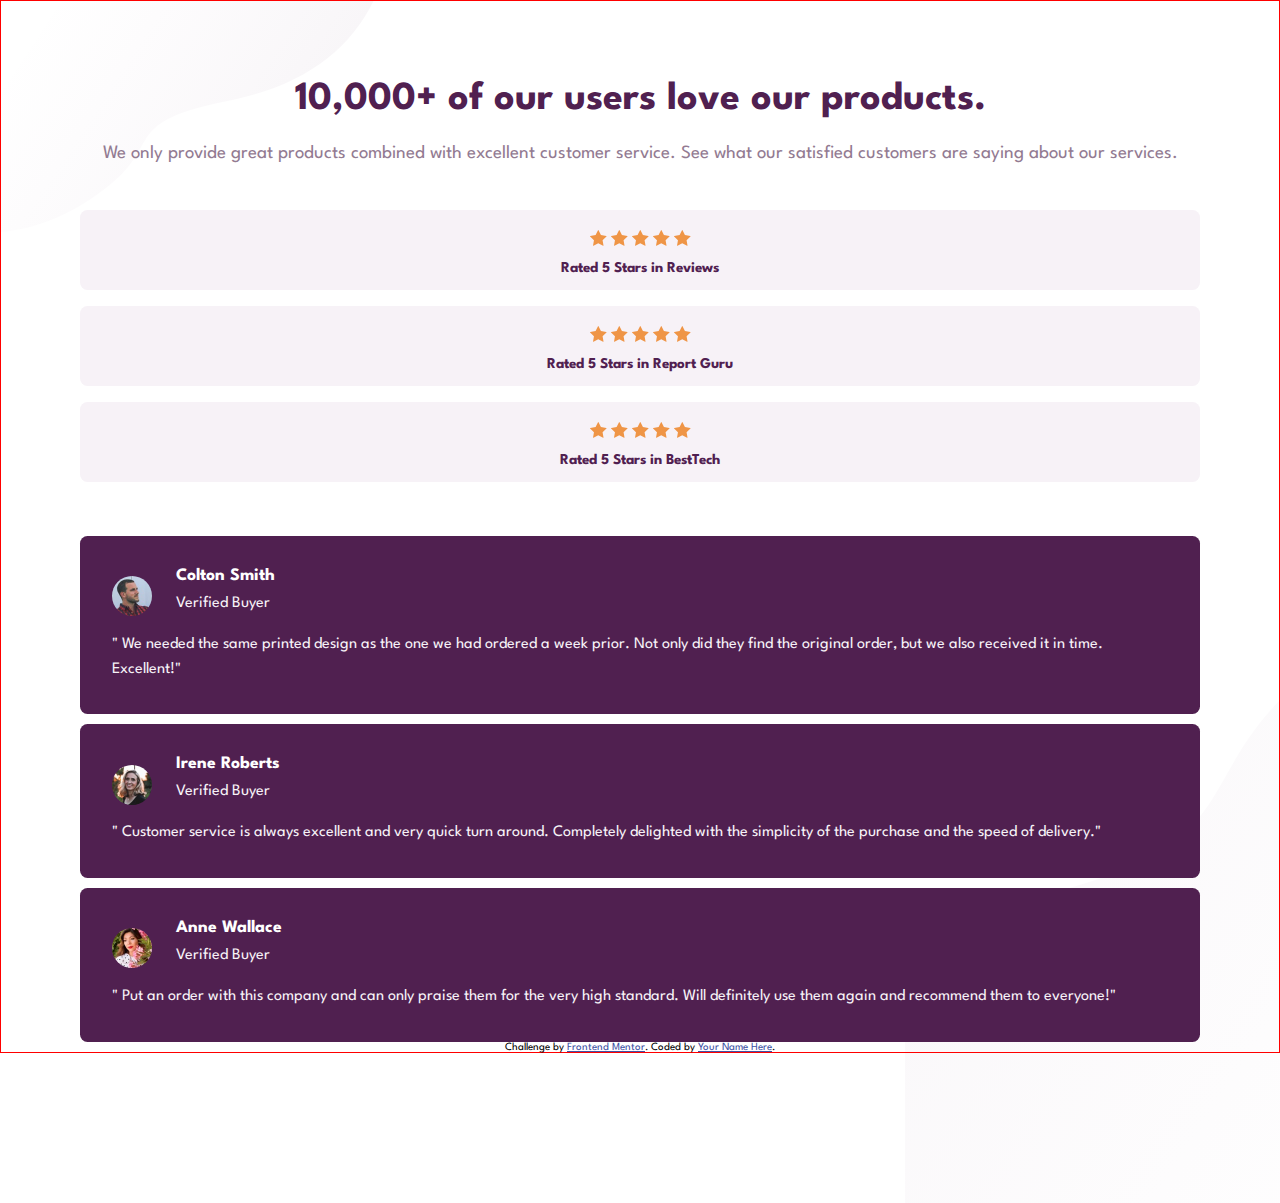
==== index.html @ 04464ebe "folder rearrangement" ====
<!DOCTYPE html>
<html lang="en">

<head>
   <meta charset="UTF-8" />
   <meta name="viewport" content="width=device-width, initial-scale=1.0" />
   <!-- displays site properly based on user's device -->
   <link rel="icon" type="image/png" sizes="32x32" href="./images/favicon-32x32.png" />
   <title>Frontend Mentor | Social proof section</title>
   <!-- Feel free to remove these styles or customise in your own stylesheet 👍 -->
   <link rel="stylesheet" type="text/css" href="./styles.css">
</head>

<body>
   <main class="main-container">
      <section class="top-container">
         <h1>10,000+ of our users love our products.</h1>
         <p>
            We only provide great products combined with excellent customer service.
            See what our satisfied customers are saying about our services.
         </p>
      </section>

      <section class="ratings-container">
         <div class="rating">
            <div class="rating-stars">
               <img src="./images/icon-star.svg" alt="star icon">
               <img src="./images/icon-star.svg" alt="star icon">
               <img src="./images/icon-star.svg" alt="star icon">
               <img src="./images/icon-star.svg" alt="star icon">
               <img src="./images/icon-star.svg" alt="star icon">
            </div>
            <p>Rated 5 Stars in Reviews</p>
         </div>
         <div class="rating">
            <div class="rating-stars">
               <img src="./images/icon-star.svg" alt="star icon">
               <img src="./images/icon-star.svg" alt="star icon">
               <img src="./images/icon-star.svg" alt="star icon">
               <img src="./images/icon-star.svg" alt="star icon">
               <img src="./images/icon-star.svg" alt="star icon">
            </div>
            <p>Rated 5 Stars in Report Guru</p>
         </div>
         <div class="rating">
            <div class="rating-stars">
               <img src="./images/icon-star.svg" alt="star icon">
               <img src="./images/icon-star.svg" alt="star icon">
               <img src="./images/icon-star.svg" alt="star icon">
               <img src="./images/icon-star.svg" alt="star icon">
               <img src="./images/icon-star.svg" alt="star icon">
            </div>
            <p>Rated 5 Stars in BestTech</p>
         </div>
      </section>

      <section class="testimonials-container">
         <div class="testimonials">
            <div>
               <div class="critic-info">
                  <img src="./images/image-colton.jpg" alt="Colton's image">
                  <div>
                     <h2>Colton Smith</h2>
                     <p>Verified Buyer</p>
                  </div>
               </div>
               <p>
                  " We needed the same printed design as the one we had ordered a week prior.
                  Not only did they find the original order, but we also received it in time.
                  Excellent!"
               </p>
            </div>
         </div>

         <div class="testimonials">
            <div>
               <div class="critic-info">
                  <img src="./images/image-irene.jpg" alt="Irene's image">
                  <div>
                     <h2>Irene Roberts</h2>
                     <p>Verified Buyer</p>
                  </div>
               </div>
               <p>
                  " Customer service is always excellent and very quick turn around. Completely
                  delighted with the simplicity of the purchase and the speed of delivery."
               </p>
            </div>
         </div>

         <div class="testimonials">
            <div>
               <div class="critic-info">
                  <img src="./images/image-anne.jpg" alt="Anne's image">
                  <div>
                     <h2>Anne Wallace</h2>
                     <p>Verified Buyer</p>
                  </div>
               </div>
               <p>
                  " Put an order with this company and can only praise them for the very high
                  standard. Will definitely use them again and recommend them to everyone!"
               </p>
            </div>
         </div>
      </section>
   </main>
   <footer class="attribution">
      Challenge by
      <a href="https://www.frontendmentor.io?ref=challenge" target="_blank">Frontend Mentor</a>. Coded by <a
         href="#">Your
         Name Here</a>.
   </footer>
</body>

</html>
---- styles.css ----
@import url('https://fonts.googleapis.com/css2?family=League+Spartan:wght@400;500;700&display=swap');

* {
  margin: 0;
  padding: 0;
  box-sizing: border-box;
  font-family: 'League Spartan', sans-serif;
  
}

:root{
  --very_dark_magenta: hsl(300, 43%, 22%);
  --soft_pink: hsl(333, 80%, 67%);
  --dark_grayish_magenta: hsl(303, 10%, 53%);

  /* (paragraphs) */
  --light_grayish_magenta: hsl(300, 24%, 96%);

  /* (background, headings, buttons) */
  --white: hsl(0, 0%, 100%);
}

body {
   height: 100%;
   background-image: url("./images/bg-pattern-top-mobile.svg"), url("./images/bg-pattern-bottom-mobile.svg");
   background-position: left top, right bottom;
   background-repeat: no-repeat;
   border: 1px solid red;
   margin-bottom: 150px;
   font-size: 15px;
}

.main-container {
   width: 87.5vw;
   margin: 0 auto;
   display: flex;
   flex-direction: column;
   align-items: center;
   text-align: center;
}

.top-container h1{
   color: var(--very_dark_magenta);
   margin-top: 3.5rem;
   padding: 1.5rem;
   font-weight: 700;
   font-size: 2.5rem;
}

.top-container p {
   color: var(--dark_grayish_magenta);
   line-height: 1.5rem;
   font-size: 1.175rem;
}

.ratings-container{
   width: 100%;
   margin: 1.75rem 0;
}

.rating {
   height: 5rem;
   width: 100%;
   margin: 1rem 0;
   background-color: var(--light_grayish_magenta);
   border-radius: 7.5px;
   display: flex;
   flex-direction: column;
   justify-content: center;
}

.rating p {
   margin: 0.25rem;
   color: var(--very_dark_magenta);
   font-weight: 700;
}

.rating-stars {
   margin: 0.5rem;
}

.testimonials-container {
   display: flex;
   flex-direction: column;
   text-align: left;
}

.testimonials {
   background-color: var(--very_dark_magenta);
   margin-top: 10px;
   border-radius: 7.5px;
}

.critic-info {
   display: flex;
   flex-direction: row;
   align-items: center;
}

.critic-info h2 {
   color: var(--white);
   font-size: 1.1rem;
}

.testimonials img {
   height: 40px;
   border-radius: 50%;
   margin-right: 1.5rem;
}

.testimonials > div {
   margin: 2rem;
}

.testimonials > div p {
   margin: 0.5rem 0;
   color: var(--light_grayish_magenta);
   font-size: 1rem;
   line-height: 1.55rem;
}

.attribution {
  font-size: 11px;
  text-align: center;
}

.attribution a {
  color: hsl(228, 45%, 44%);
}
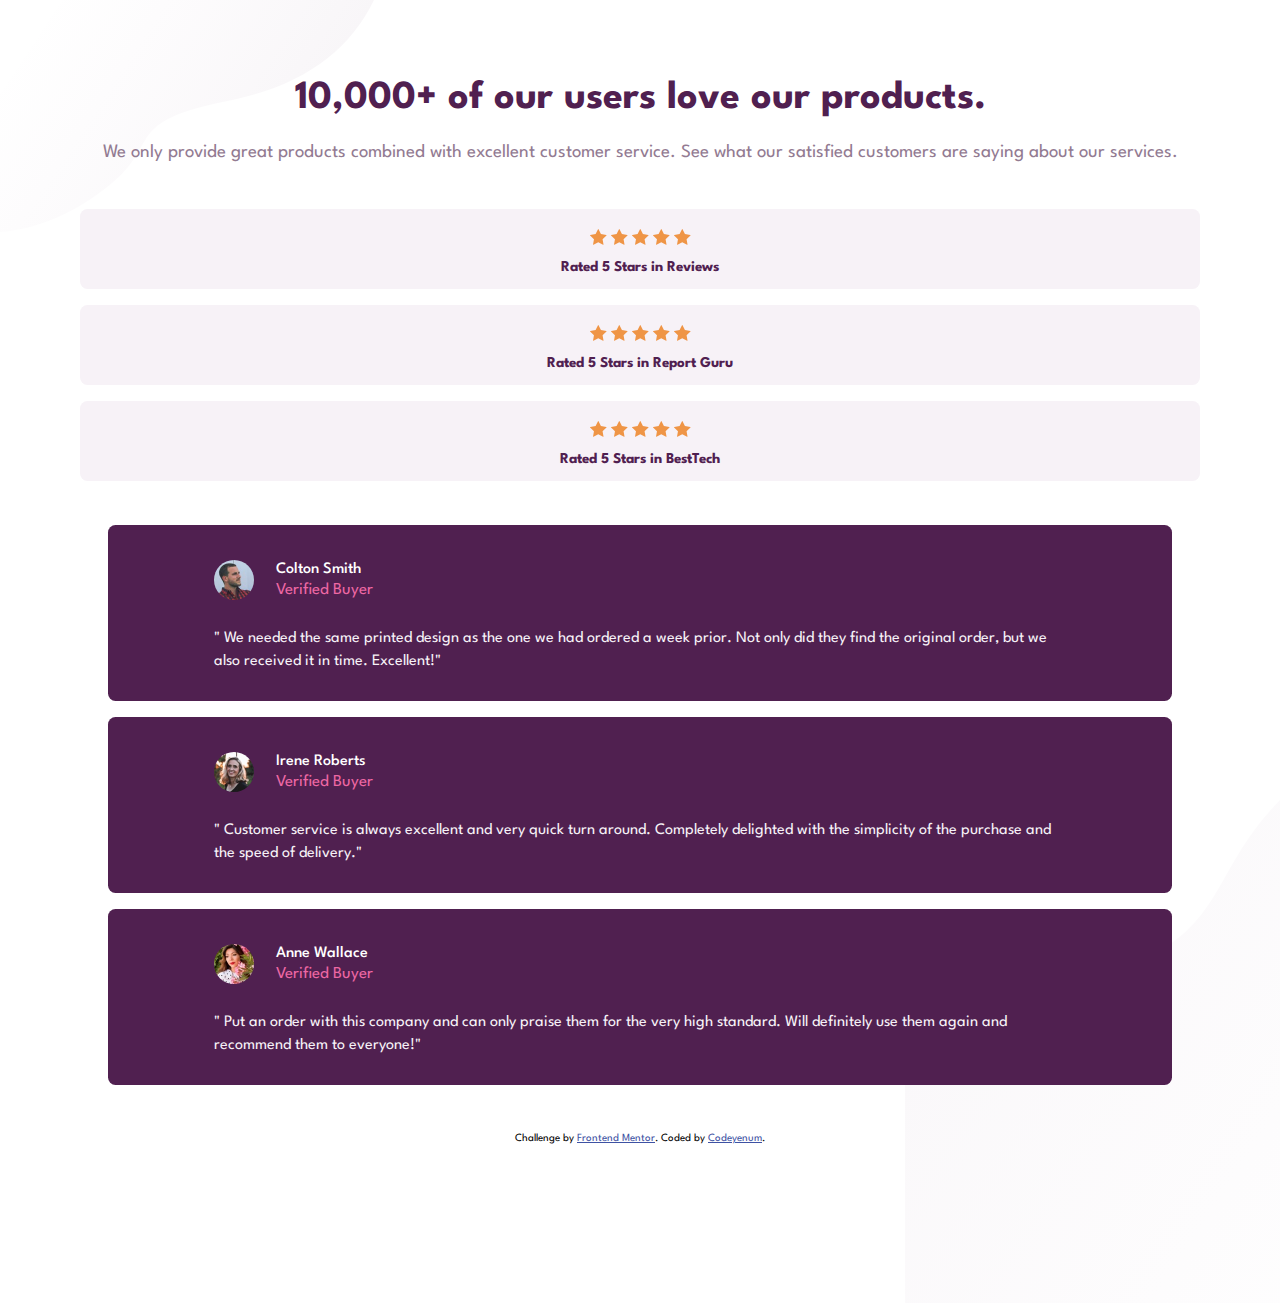
==== commit 086c5c76: "updated mobile layout" ====
--- a/index.html
+++ b/index.html
@@ -54,17 +54,17 @@
          </div>
       </section>
 
-      <section class="testimonials-container">
-         <div class="testimonials">
-            <div>
-               <div class="critic-info">
+      <section class="feedback-section">
+         <div class="review-cards">
+            <div class="card">
+               <div class="critic-card">
                   <img src="./images/image-colton.jpg" alt="Colton's image">
-                  <div>
+                  <div class="critic-name">
                      <h2>Colton Smith</h2>
                      <p>Verified Buyer</p>
                   </div>
                </div>
-               <p>
+               <p class="testimonial">
                   " We needed the same printed design as the one we had ordered a week prior.
                   Not only did they find the original order, but we also received it in time.
                   Excellent!"
@@ -72,32 +72,32 @@
             </div>
          </div>
 
-         <div class="testimonials">
-            <div>
-               <div class="critic-info">
+         <div class="review-cards">
+            <div class="card">
+               <div class="critic-card">
                   <img src="./images/image-irene.jpg" alt="Irene's image">
-                  <div>
+                  <div class="critic-name">
                      <h2>Irene Roberts</h2>
                      <p>Verified Buyer</p>
                   </div>
                </div>
-               <p>
+               <p class="testimonial">
                   " Customer service is always excellent and very quick turn around. Completely
                   delighted with the simplicity of the purchase and the speed of delivery."
                </p>
             </div>
          </div>
 
-         <div class="testimonials">
-            <div>
-               <div class="critic-info">
+         <div class="review-cards">
+            <div class="card">
+               <div class="critic-card">
                   <img src="./images/image-anne.jpg" alt="Anne's image">
-                  <div>
+                  <div class="critic-name">
                      <h2>Anne Wallace</h2>
                      <p>Verified Buyer</p>
                   </div>
                </div>
-               <p>
+               <p class="testimonial">
                   " Put an order with this company and can only praise them for the very high
                   standard. Will definitely use them again and recommend them to everyone!"
                </p>
@@ -108,8 +108,7 @@
    <footer class="attribution">
       Challenge by
       <a href="https://www.frontendmentor.io?ref=challenge" target="_blank">Frontend Mentor</a>. Coded by <a
-         href="#">Your
-         Name Here</a>.
+         href="https://github.com/Codeyenum">Codeyenum</a>.
    </footer>
 </body>
 
--- a/styles.css
+++ b/styles.css
@@ -25,8 +25,7 @@
    background-image: url("./images/bg-pattern-top-mobile.svg"), url("./images/bg-pattern-bottom-mobile.svg");
    background-position: left top, right bottom;
    background-repeat: no-repeat;
-   border: 1px solid red;
-   margin-bottom: 150px;
+   margin-bottom: 10rem;
    font-size: 15px;
 }
 
@@ -79,47 +78,58 @@
    margin: 0.5rem;
 }
 
-.testimonials-container {
+.feedback-section {
    display: flex;
    flex-direction: column;
    text-align: left;
 }
 
-.testimonials {
+.review-cards {
    background-color: var(--very_dark_magenta);
-   margin-top: 10px;
+   margin-bottom: 1rem;
    border-radius: 7.5px;
 }
 
-.critic-info {
+.card {
+   width: 80%;
+   margin: 1.4rem auto;
+}
+
+.review-cards img {
+   height: 40px;
+   border-radius: 50%;
+   margin-right: 1.35rem;
+}
+
+.critic-card {
    display: flex;
    flex-direction: row;
    align-items: center;
+   margin: 2.2rem 0 1.5rem;
 }
 
-.critic-info h2 {
-   color: var(--white);
-   font-size: 1.1rem;
+.critic-name {
+   display: block;
+   color: var(--soft_pink);
+   font-size: 1.05rem;
+   line-height: 1.25rem;
 }
 
-.testimonials img {
-   height: 40px;
-   border-radius: 50%;
-   margin-right: 1.5rem;
+.critic-name h2 {
+   color: var(--white);
+   font-size: 1rem;
+   font-weight: 500;
 }
 
-.testimonials > div {
-   margin: 2rem;
-}
-
-.testimonials > div p {
-   margin: 0.5rem 0;
+.testimonial {
    color: var(--light_grayish_magenta);
    font-size: 1rem;
-   line-height: 1.55rem;
+   line-height: 1.4rem;
+   margin: 1.75rem 0;
 }
 
 .attribution {
+   margin: 2rem 0;
   font-size: 11px;
   text-align: center;
 }
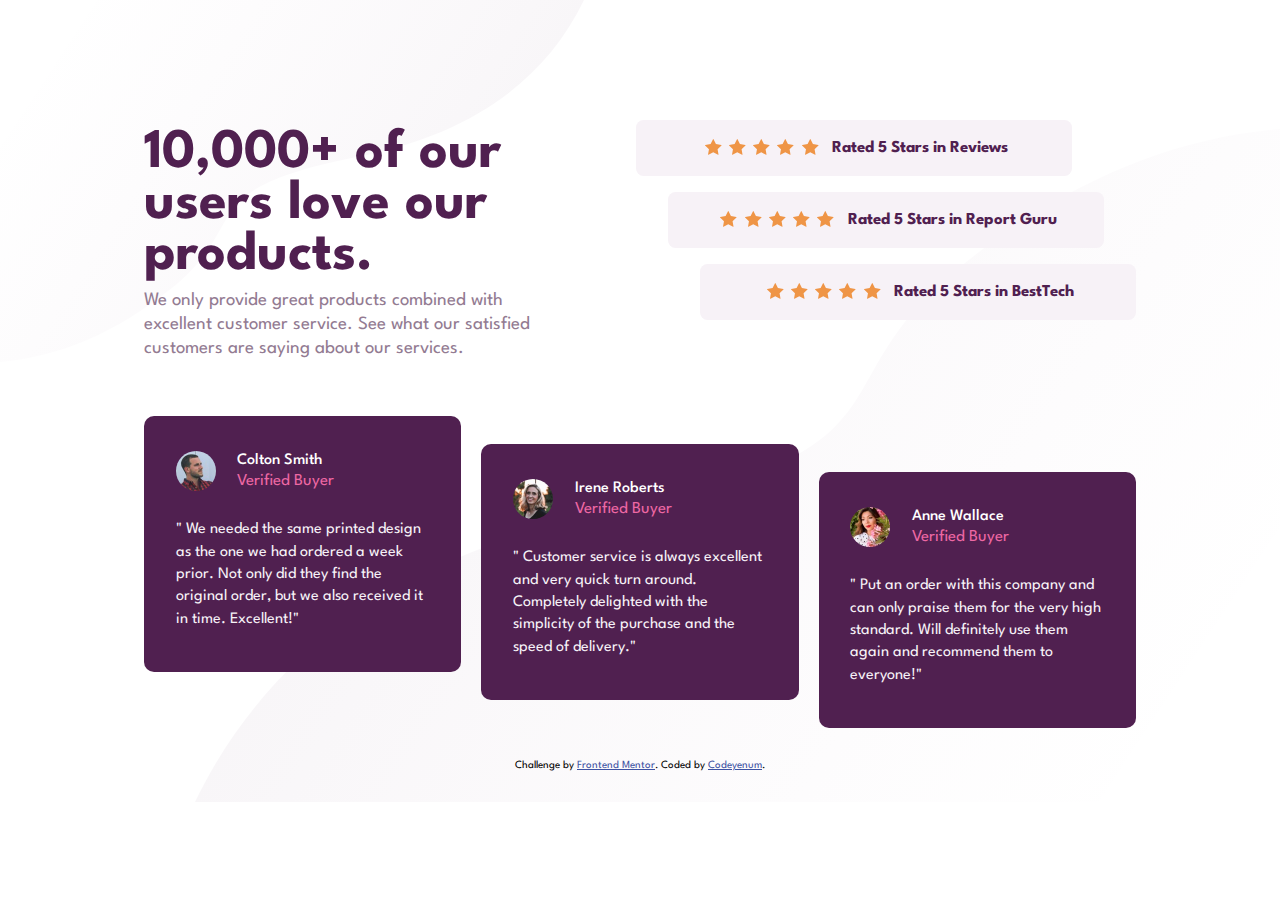
==== commit 1d08777c: "Final layout changes" ====
--- a/index.html
+++ b/index.html
@@ -22,7 +22,7 @@
       </section>
 
       <section class="ratings-container">
-         <div class="rating">
+         <div class="rating one">
             <div class="rating-stars">
                <img src="./images/icon-star.svg" alt="star icon">
                <img src="./images/icon-star.svg" alt="star icon">
@@ -32,7 +32,7 @@
             </div>
             <p>Rated 5 Stars in Reviews</p>
          </div>
-         <div class="rating">
+         <div class="rating two">
             <div class="rating-stars">
                <img src="./images/icon-star.svg" alt="star icon">
                <img src="./images/icon-star.svg" alt="star icon">
@@ -42,7 +42,7 @@
             </div>
             <p>Rated 5 Stars in Report Guru</p>
          </div>
-         <div class="rating">
+         <div class="rating three">
             <div class="rating-stars">
                <img src="./images/icon-star.svg" alt="star icon">
                <img src="./images/icon-star.svg" alt="star icon">
@@ -55,7 +55,7 @@
       </section>
 
       <section class="feedback-section">
-         <div class="review-cards">
+         <div class="first review-card">
             <div class="card">
                <div class="critic-card">
                   <img src="./images/image-colton.jpg" alt="Colton's image">
@@ -72,7 +72,7 @@
             </div>
          </div>
 
-         <div class="review-cards">
+         <div class="second review-card">
             <div class="card">
                <div class="critic-card">
                   <img src="./images/image-irene.jpg" alt="Irene's image">
@@ -88,7 +88,7 @@
             </div>
          </div>
 
-         <div class="review-cards">
+         <div class="third review-card">
             <div class="card">
                <div class="critic-card">
                   <img src="./images/image-anne.jpg" alt="Anne's image">
--- a/styles.css
+++ b/styles.css
@@ -60,7 +60,7 @@
 .rating {
    height: 5rem;
    width: 100%;
-   margin: 1rem 0;
+   margin: 1rem 0; 
    background-color: var(--light_grayish_magenta);
    border-radius: 7.5px;
    display: flex;
@@ -71,6 +71,7 @@
 .rating p {
    margin: 0.25rem;
    color: var(--very_dark_magenta);
+   font-size: 1.05rem;
    font-weight: 700;
 }
 
@@ -78,16 +79,20 @@
    margin: 0.5rem;
 }
 
+.rating-stars img {
+   padding: 0 0.1rem;
+}
+
 .feedback-section {
    display: flex;
    flex-direction: column;
    text-align: left;
 }
 
-.review-cards {
+.review-card {
    background-color: var(--very_dark_magenta);
    margin-bottom: 1rem;
-   border-radius: 7.5px;
+   border-radius: 10px;
 }
 
 .card {
@@ -95,7 +100,7 @@
    margin: 1.4rem auto;
 }
 
-.review-cards img {
+.review-card img {
    height: 40px;
    border-radius: 50%;
    margin-right: 1.35rem;
@@ -136,4 +141,84 @@
 
 .attribution a {
   color: hsl(228, 45%, 44%);
+}
+
+@media screen and (min-width: 1020px) {
+
+   body {
+      height: 100%;
+      background-image: url("./images/bg-pattern-top-desktop.svg"), url("./images/bg-pattern-bottom-desktop.svg");
+      margin-bottom: 0rem;
+   }
+
+   .main-container {
+      display: block;
+      width: 77.5vw;
+      align-items: unset;
+      text-align: center;
+   }
+
+   .top-container {
+      margin: 7.5rem 0 0;
+      text-align: left;
+      width: 40%;
+      float: left;
+   }
+
+   .top-container h1{      
+      margin: 0;
+      padding: 0.5rem 0;
+      font-weight: 700;
+      font-size: 3.5rem;
+   }
+
+   .top-container p{      
+      margin-bottom: 2rem;
+   }
+
+   .ratings-container{
+      margin: 7.5rem 0 5rem;
+      display: block;
+      width: 55%;
+      float: right;
+   }
+
+   .rating {
+      height: 3.5rem;
+      margin-top: 0;
+      margin-bottom: 1rem;
+      width: 80%;
+      align-items: center;
+      flex-direction: row;
+      float: right;
+   }
+
+   .one {
+      margin-right: 4rem;
+   }
+
+   .two {
+      margin-right: 2rem;
+   }
+
+   .feedback-section {
+      width: 100%;
+      flex-direction: row;
+      justify-content: space-between;
+   }
+
+   .review-card {
+      background-color: var(--very_dark_magenta);
+      margin: 0;
+      height: 16rem;
+      width: 32%;
+   }
+   
+   .second {
+      margin-top: 1.75rem;
+   }
+
+   .third {
+      margin-top: 3.5rem;
+   }
 }